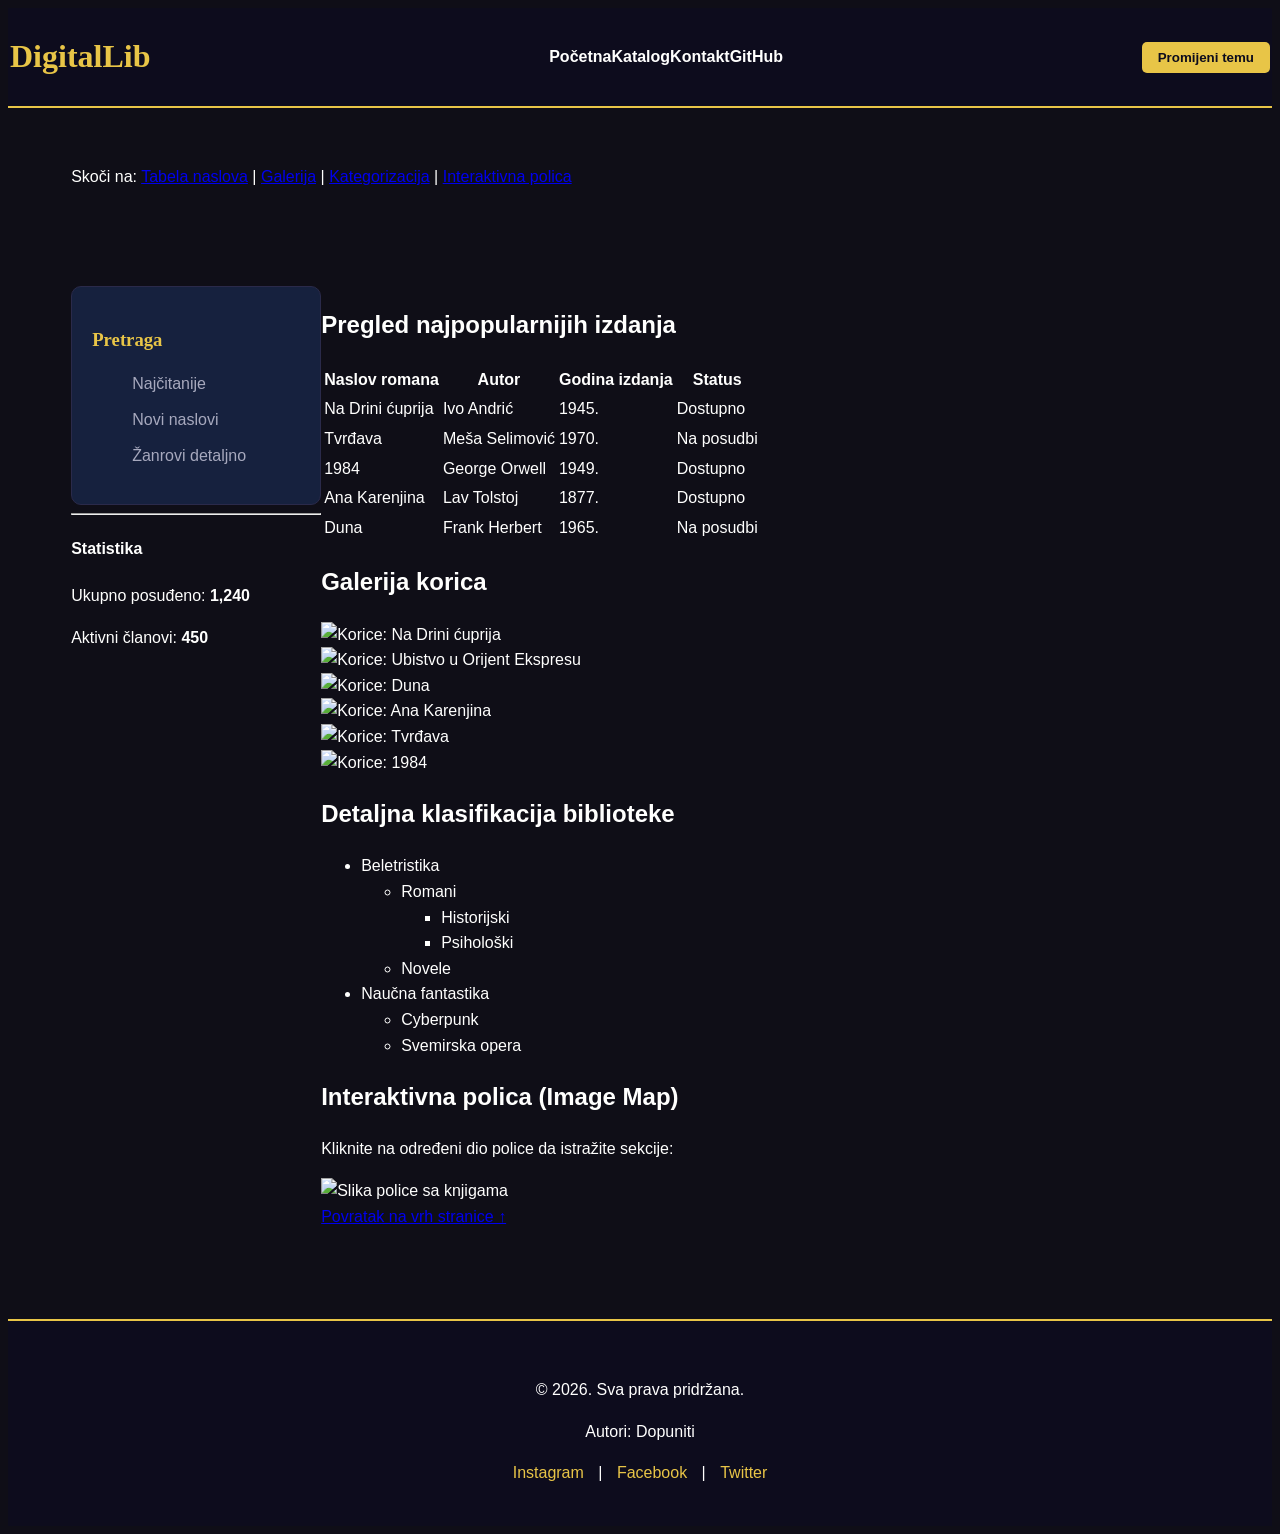
==== katalog.html @ f899c676 "v0.2 Ova ekstenzija projekta se tiče same osnovne strukture HTML-a. Dodate su sve neophodne stranice" ====
<!DOCTYPE html>
<html lang="bs">
<head>
    <meta charset="UTF-8">
    <meta name="viewport" content="width=device-width, initial-scale=1.0">
    <title>DigitalLib | Katalog i Sadržaj</title>
    <link rel="stylesheet" href="css/tptpstil.css">
</head>
<body>

    <header>
        <div class="logo">
            <h1>DigitalLib</h1>
        </div>
        <nav>
            <ul>
                <li><a href="index.html">Početna</a></li>
                <li><a href="katalog.html">Katalog</a></li>
                <li><a href="kontakt.html">Kontakt</a></li>
                <li><a href="https://github.com/numanovicm/Grupa50-TPTP-2026" target="_blank">GitHub</a></li>
            </ul>
        </nav>
        <button id="drugaBoja">Promijeni temu</button>
    </header>

    <nav class="bookmark-nav">
        <div class="container">
            <p>Skoči na: 
                <a href="#tabela-naslova">Tabela naslova</a> | 
                <a href="#galerija-knjiga">Galerija</a> | 
                <a href="#kategorizacija">Kategorizacija</a> | 
                <a href="#interaktivna-polica">Interaktivna polica</a>
            </p>
        </div>
    </nav>

    <div class="container">
        <aside>
            <nav id="sporedniNav">
                <h3>Pretraga</h3>
                <ul>
                    <li><a href="#tabela-naslova">Najčitanije</a></li>
                    <li><a href="#galerija-knjiga">Novi naslovi</a></li>
                    <li><a href="#kategorizacija">Žanrovi detaljno</a></li>
                </ul>
            </nav>
            <hr>
            <div class="statistika">
                <h4>Statistika</h4>
                <p>Ukupno posuđeno: <strong>1,240</strong></p>
                <p>Aktivni članovi: <strong>450</strong></p>
            </div>
        </aside>

        <main>
            <section id="tabela-naslova">
                <h2>Pregled najpopularnijih izdanja</h2>
                <div class="tabela-wrapper">
                    <table class="tabela">
                        <thead>
                            <tr>
                                <th>Naslov romana</th>
                                <th>Autor</th>
                                <th>Godina izdanja</th>
                                <th>Status</th>
                            </tr>
                        </thead>
                        <tbody>
                            <tr>
                                <td>Na Drini ćuprija</td>
                                <td>Ivo Andrić</td>
                                <td>1945.</td>
                                <td>Dostupno</td>
                            </tr>
                            <tr>
                                <td>Tvrđava</td>
                                <td>Meša Selimović</td>
                                <td>1970.</td>
                                <td>Na posudbi</td>
                            </tr>
                            <tr>
                                <td>1984</td>
                                <td>George Orwell</td>
                                <td>1949.</td>
                                <td>Dostupno</td>
                            </tr>
                            <tr>
                                <td>Ana Karenjina</td>
                                <td>Lav Tolstoj</td>
                                <td>1877.</td>
                                <td>Dostupno</td>
                            </tr>
                            <tr>
                                <td>Duna</td>
                                <td>Frank Herbert</td>
                                <td>1965.</td>
                                <td>Na posudbi</td>
                            </tr>
                        </tbody>
                    </table>
                </div>
            </section>

            <section id="galerija-knjiga">
                <h2>Galerija korica</h2>
                <div class="galerija">
                    <div class="galerija-stavka">
                        <img src="images/knjiga1.jpg" alt="Korice: Na Drini ćuprija">
                    </div>
                    <div class="galerija-stavka">
                        <img src="images/knjiga2.jpg" alt="Korice: Ubistvo u Orijent Ekspresu">
                    </div>
                    <div class="galerija-stavka">
                        <img src="images/knjiga3.jpg" alt="Korice: Duna">
                    </div>
                    <div class="galerija-stavka">
                        <img src="images/knjiga4.jpg" alt="Korice: Ana Karenjina">
                    </div>
                    <div class="galerija-stavka">
                        <img src="images/knjiga5.jpg" alt="Korice: Tvrđava">
                    </div>
                    <div class="galerija-stavka">
                        <img src="images/knjiga6.jpg" alt="Korice: 1984">
                    </div>
                </div>
            </section>

            <section id="kategorizacija">
                <h2>Detaljna klasifikacija biblioteke</h2>
                <ul class="ugnjezdena-lista">
                    <li>
                        <span>Beletristika</span>
                        <ul>
                            <li>Romani
                                <ul>
                                    <li>Historijski</li>
                                    <li>Psihološki</li>
                                </ul>
                            </li>
                            <li>Novele</li>
                        </ul>
                    </li>
                    <li>
                        <span>Naučna fantastika</span>
                        <ul>
                            <li>Cyberpunk</li>
                            <li>Svemirska opera</li>
                        </ul>
                    </li>
                </ul>
            </section>

            <section id="interaktivna-polica">
                <h2>Interaktivna polica (Image Map)</h2>
                <p>Kliknite na određeni dio police da istražite sekcije:</p>
                <div class="image-map-container">
                    <img src="images/polica.jpg" usemap="#policaknjiga" alt="Slika police sa knjigama">
                    <map name="policaknjiga">
                        <area shape="rect" coords="34,44,270,350" alt="Klasici" href="#kategorizacija">
                        <area shape="rect" coords="290,44,550,350" alt="Krimi" href="index.html">
                    </map>
                </div>
            </section>

            <div class="tekst-centar">
                <a href="#" class="skoci-na-vrh">Povratak na vrh stranice ↑</a>
            </div>
        </main>
    </div>

    <footer>
        <p>&copy; 2026. Sva prava pridržana.</p>
        <p>Autori: Dopuniti</p>
        <div class="linkovi">
            <a href="#">Instagram</a> | <a href="#">Facebook</a> | <a href="#">Twitter</a>
        </div>
    </footer>

    <script src="js/tptpskripte.js"></script>
</body>
</html>
---- css/tptpstil.css ----
/*Deklaracija nekih boja koje se cesto koriste*/
:root {

    --boja-pozadina: #0f0e17;
    --boja-povrsina: #1a1a2e;
    --boja-kartica: #16213e;
    --boja-naglasak: #e8c547;
    --boja-tekst: #fffffe;
    --boja-tekst-sekundarni: #a7a9be;
    --boja-granica: #2a2a4a;
    --font-naslov: 'Playfair Display', Georgia, serif;
    --font-tijelo: 'Lato', sans-serif;
    --prelaz: 0.3s cubic-bezier(0.4, 0, 0.2, 1);
}



body {
    font-family: var(--font-tijelo);
    background-color: var(--boja-pozadina);
    color: var(--boja-tekst);
    line-height: 1.6;
    transition: background-color var(--prelaz), color var(--prelaz);
}


header {
    background-color: #0d0c1d;
    padding: 2px;
    display: flex;
    justify-content: space-between;
    align-items: center;
    position: sticky;
    top: 0;
    z-index: 1000; /*Sugestija Geminija kako bi header uvijek bio na vrhu*/
    border-bottom: 2px solid var(--boja-naglasak);
}

header h1 {
    font-family: var(--font-naslov);
    color: var(--boja-naglasak);
}

header nav ul {
    display: flex;
    list-style: none;
}

header nav a {
    color: var(--boja-tekst);
    text-decoration: none;
    font-weight: 600;
    transition: var(--prelaz);
}

header nav a:hover {
    color: var(--boja-naglasak);
}


#drugaBoja {
    padding: 8px 16px;
    background: var(--boja-naglasak);
    border: none;
    color: #0d0c1d;
    border-radius: 5px;
    cursor: pointer;
    font-weight: bold;
    transition: var(--prelaz);
}

#drugaBoja:hover {
    transform: scale(1.05);
    opacity: 0.9;
}


.container {
    display: flex;
    padding: 40px 5%;
}

aside {
    min-width: 250px;
}



#sporedniNav {
    background: var(--boja-kartica);
    padding: 20px;
    border-radius: 10px;
    border: 1px solid var(--boja-granica);
}

#sporedniNav h3 {
    margin-bottom: 15px;
    color: var(--boja-naglasak);
    font-family: var(--font-naslov);
}

#sporedniNav ul {
    list-style: none;
}

#sporedniNav li {
    margin-bottom: 10px;
}

#sporedniNav a {
    color: var(--boja-tekst-sekundarni);
    text-decoration: none;
    transition: var(--prelaz);
    display: block;
}

#sporedniNav a:hover {
    color: var(--boja-naglasak);
    padding-left: 5px;
}


#knjige-grid {
    display: grid;
    grid-template-columns: repeat(3, 1fr);
    gap: 25px;
}

.kartice {
    background: var(--boja-kartica);
    border: 1px solid var(--boja-granica);
    border-radius: 12px;
    padding: 15px;
    transition: var(--prelaz);
    animation: fadeInUp 0.8s ease forwards;
}

.kartice:hover {
    transform: translateY(-10px);
    border-color: var(--boja-naglasak);
    box-shadow: 0 10px 30px rgba(0,0,0,0.5);
}

.kartice img {
    width: 100%;
    height: 280px;
    object-fit: cover;
    border-radius: 8px;
    margin-bottom: 15px;
}

.kartice h3 {
    font-family: var(--font-naslov);
    margin-bottom: 10px;
    color: var(--boja-naglasak);
}

.kartice p {
    font-size: 0.9rem;
    color: var(--boja-tekst-sekundarni);
    margin-bottom: 15px;
}

.kartice a {
    color: var(--boja-naglasak);
    text-decoration: none;
    font-weight: bold;
    font-size: 12px;
    text-transform: uppercase;
}

footer {
    background: #0d0c1d;
    padding: 40px 5%;
    text-align: center;
    border-top: 2px solid var(--boja-naglasak);
    margin-top: 50px;
}

.linkovi a {
    color: var(--boja-naglasak);
    margin: 0 10px;
    text-decoration: none;
}
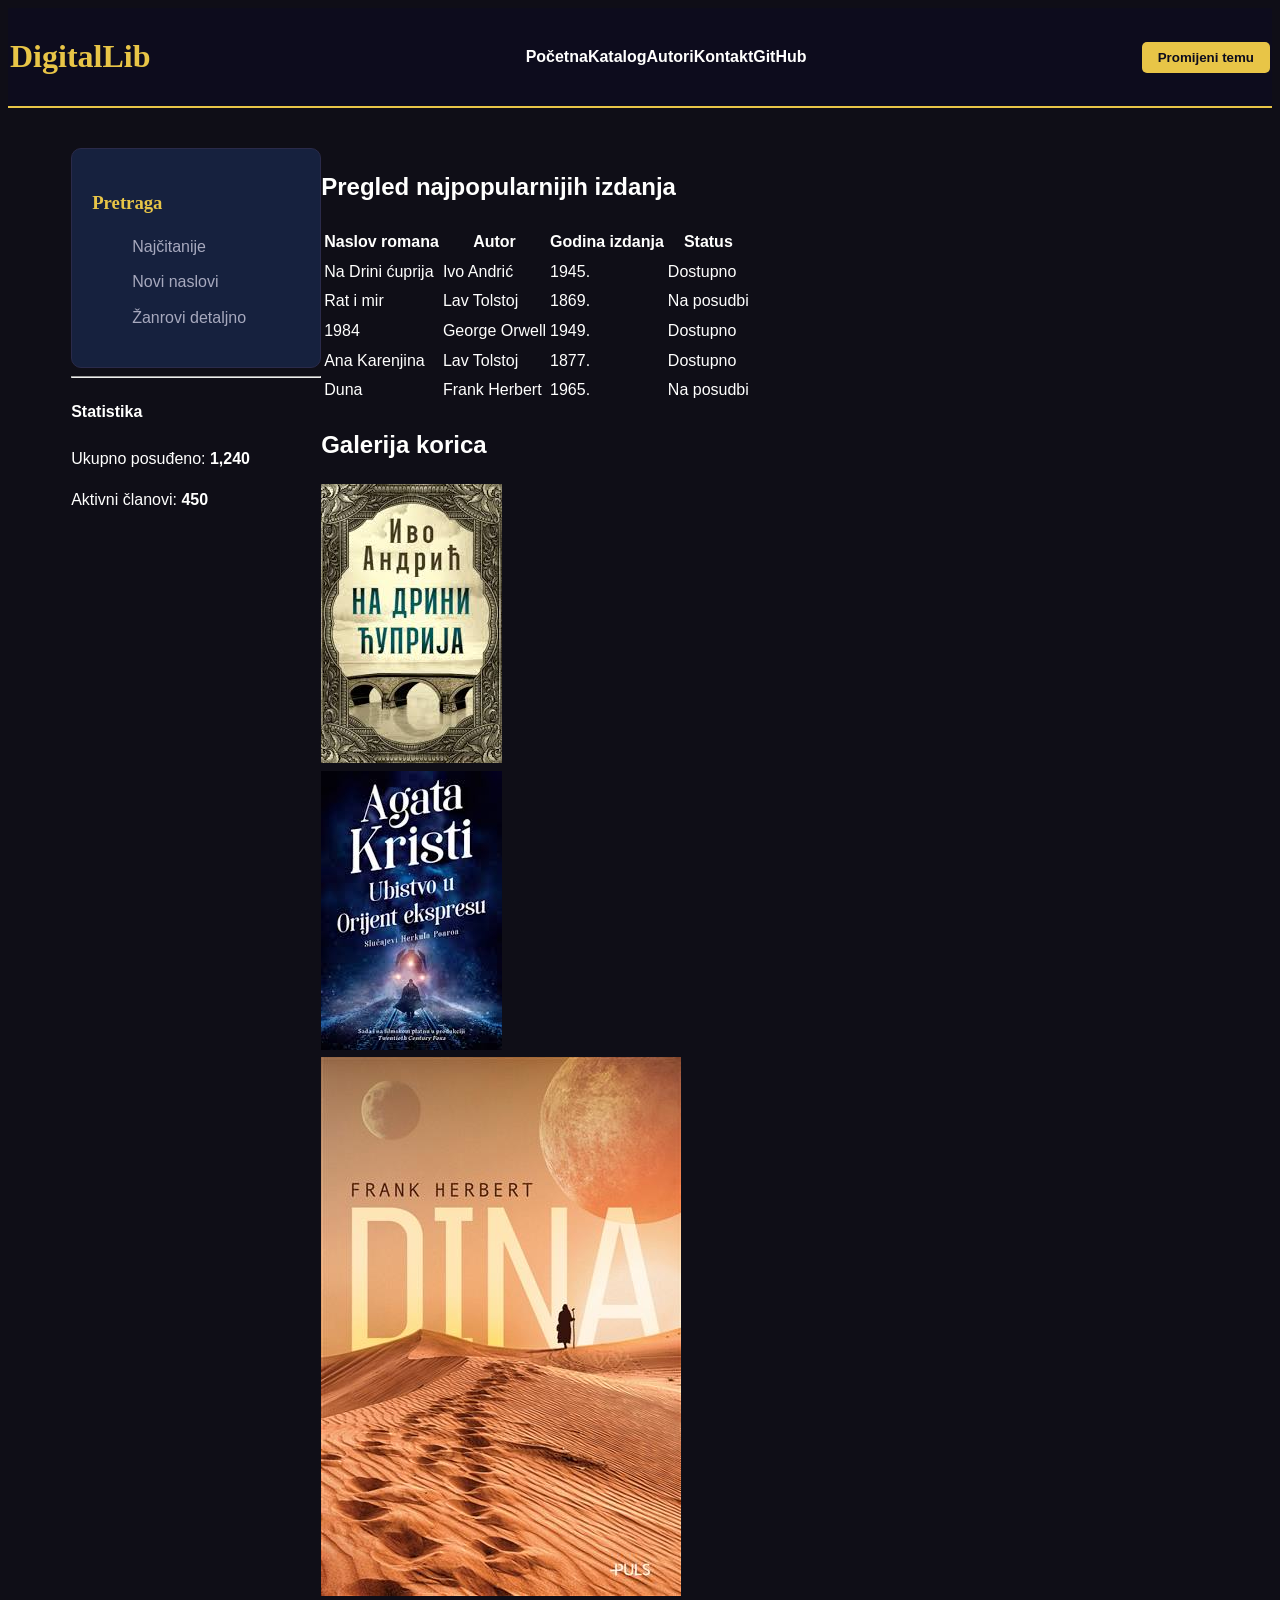
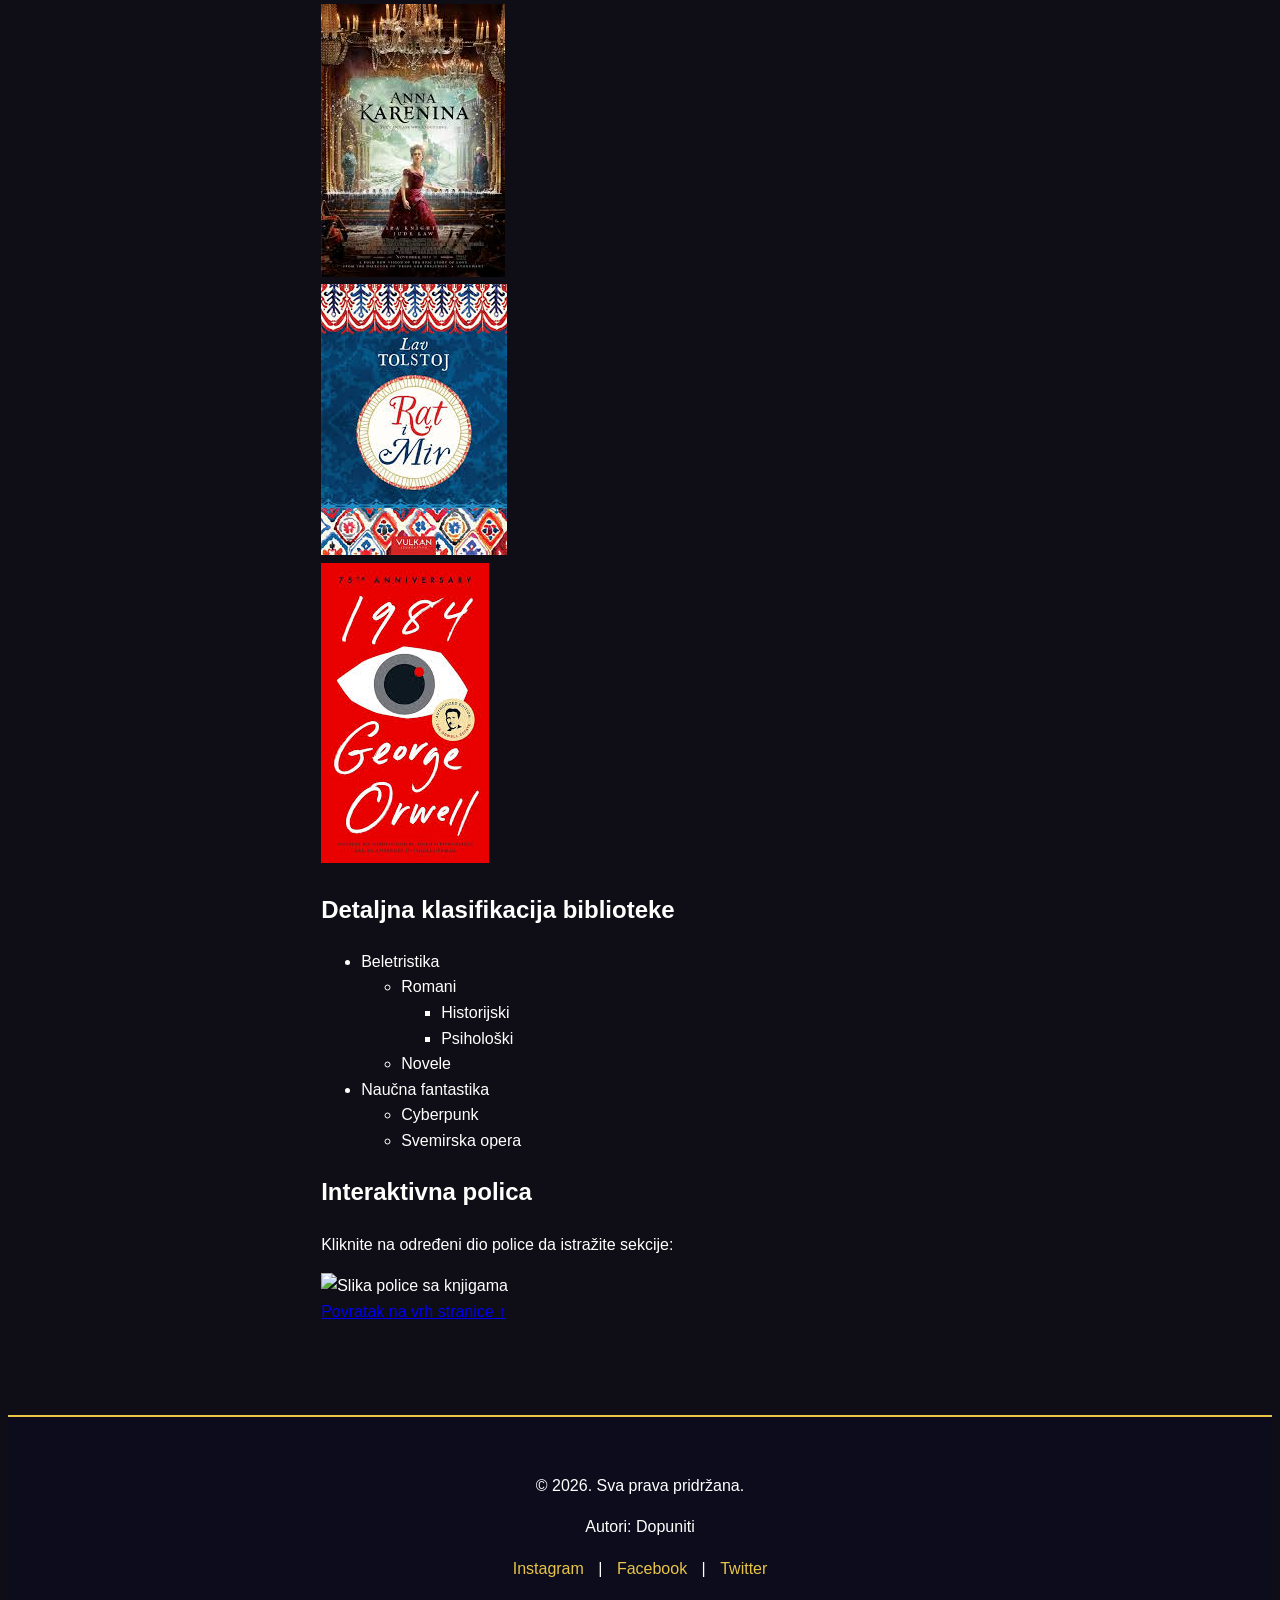
==== commit adc626db: "v0.3 U ovoj verziji primarno dodate su slike neophodne za same knjige, kako ilustrativne tako i slik" ====
--- a/katalog.html
+++ b/katalog.html
@@ -12,27 +12,29 @@
         <div class="logo">
             <h1>DigitalLib</h1>
         </div>
-        <nav>
-            <ul>
-                <li><a href="index.html">Početna</a></li>
-                <li><a href="katalog.html">Katalog</a></li>
-                <li><a href="kontakt.html">Kontakt</a></li>
-                <li><a href="https://github.com/numanovicm/Grupa50-TPTP-2026" target="_blank">GitHub</a></li>
-            </ul>
-        </nav>
+		<nav>
+			<ul>
+				<li>
+					<a href="index.html">Početna</a>
+				</li>
+				<li>
+					<a href="katalog.html">Katalog</a>
+				</li>
+				<li>
+					<a href="autori.html">Autori</a>
+				</li>
+				<li>
+					<a href="kontakt.html">Kontakt</a>
+				</li>
+				<li>
+					<a href="https://github.com/numanovicm/Grupa50-TPTP-2026" target="_blank">GitHub</a>
+				</li>
+			</ul>
+		</nav>
         <button id="drugaBoja">Promijeni temu</button>
     </header>
 
-    <nav class="bookmark-nav">
-        <div class="container">
-            <p>Skoči na: 
-                <a href="#tabela-naslova">Tabela naslova</a> | 
-                <a href="#galerija-knjiga">Galerija</a> | 
-                <a href="#kategorizacija">Kategorizacija</a> | 
-                <a href="#interaktivna-polica">Interaktivna polica</a>
-            </p>
-        </div>
-    </nav>
+    
 
     <div class="container">
         <aside>
@@ -73,9 +75,9 @@
                                 <td>Dostupno</td>
                             </tr>
                             <tr>
-                                <td>Tvrđava</td>
-                                <td>Meša Selimović</td>
-                                <td>1970.</td>
+                                <td>Rat i mir</td>
+                                <td>Lav Tolstoj</td>
+                                <td>1869.</td>
                                 <td>Na posudbi</td>
                             </tr>
                             <tr>
@@ -105,22 +107,22 @@
                 <h2>Galerija korica</h2>
                 <div class="galerija">
                     <div class="galerija-stavka">
-                        <img src="images/knjiga1.jpg" alt="Korice: Na Drini ćuprija">
+                        <img src="images/drinakorice.jpeg" alt="Korice: Na Drini ćuprija">
                     </div>
                     <div class="galerija-stavka">
-                        <img src="images/knjiga2.jpg" alt="Korice: Ubistvo u Orijent Ekspresu">
+                        <img src="images/ubistvoKorice.jpeg" alt="Korice: Ubistvo u Orijent Ekspresu">
                     </div>
                     <div class="galerija-stavka">
-                        <img src="images/knjiga3.jpg" alt="Korice: Duna">
+                        <img src="images/dinaKorice.jpg" alt="Korice: Dina">
                     </div>
                     <div class="galerija-stavka">
-                        <img src="images/knjiga4.jpg" alt="Korice: Ana Karenjina">
+                        <img src="images/anaKorice.jpeg" alt="Korice: Ana Karenjina">
                     </div>
                     <div class="galerija-stavka">
-                        <img src="images/knjiga5.jpg" alt="Korice: Tvrđava">
+                        <img src="images/ratKorice.jpeg" alt="Korice: Rat i Mir">
                     </div>
                     <div class="galerija-stavka">
-                        <img src="images/knjiga6.jpg" alt="Korice: 1984">
+                        <img src="images/84Korice.jpeg" alt="Korice: 1984">
                     </div>
                 </div>
             </section>
@@ -151,7 +153,7 @@
             </section>
 
             <section id="interaktivna-polica">
-                <h2>Interaktivna polica (Image Map)</h2>
+                <h2>Interaktivna polica</h2>
                 <p>Kliknite na određeni dio police da istražite sekcije:</p>
                 <div class="image-map-container">
                     <img src="images/polica.jpg" usemap="#policaknjiga" alt="Slika police sa knjigama">
--- a/css/tptpstil.css
+++ b/css/tptpstil.css
@@ -15,6 +15,16 @@
 }
 
 
+body.dark-mode {
+    --boja-pozadina: #f4f1ea;
+    --boja-povrsina: #ffffff;
+    --boja-kartica: #fdf8f0;
+    --boja-akcentna: #8b5e3c; 
+    --boja-tekst: #1a1a1a;
+    --boja-tekst-sekundarni: #555555;
+    --boja-granica: #d4c5a9;
+}
+
 
 body {
     font-family: var(--font-tijelo);
@@ -126,6 +136,61 @@
     grid-template-columns: repeat(3, 1fr);
     gap: 25px;
 }
+.authors{
+    width: 100%;
+    background: var(--boja-pozadina);
+    padding: 15px;
+    transition: var(--prelaz);
+    animation: fadeInUp 0.8s ease forwards;
+}
+.author-cont{
+    width: 100%;
+    min-width: 100%;
+    box-sizing: border-box;
+    background: var(--boja-kartica);
+    border: 1px solid var(--boja-granica);
+    border-radius: 12px;
+    display: flex;
+    align-items: center;
+    flex-direction: row;
+    justify-content: space-between;
+    gap: 15px;
+    align-self: stretch;
+    margin-bottom: 30px;
+    padding: 20px;
+}
+
+.author-cont-txt {
+    display: flex;
+    flex-direction: column;
+    flex: 1;
+}
+
+.author-cont h3 {
+    font-family: var(--font-naslov);
+    color: var(--boja-naglasak);
+    margin-bottom: 5px;
+}
+
+.author-cont-txt h5 {
+    margin: 5px 0;   
+    font-weight: normal;
+}
+.author-cont p {
+    margin-top: 15px;
+    margin-bottom: 10px;
+    font-size: 0.9rem;
+}
+
+
+.author-cont img {
+    width: 200px;
+    height: 220px;
+    object-fit: cover;
+    border-radius: 5%;
+    margin-left: 15px;
+   
+}
 
 .kartice {
     background: var(--boja-kartica);
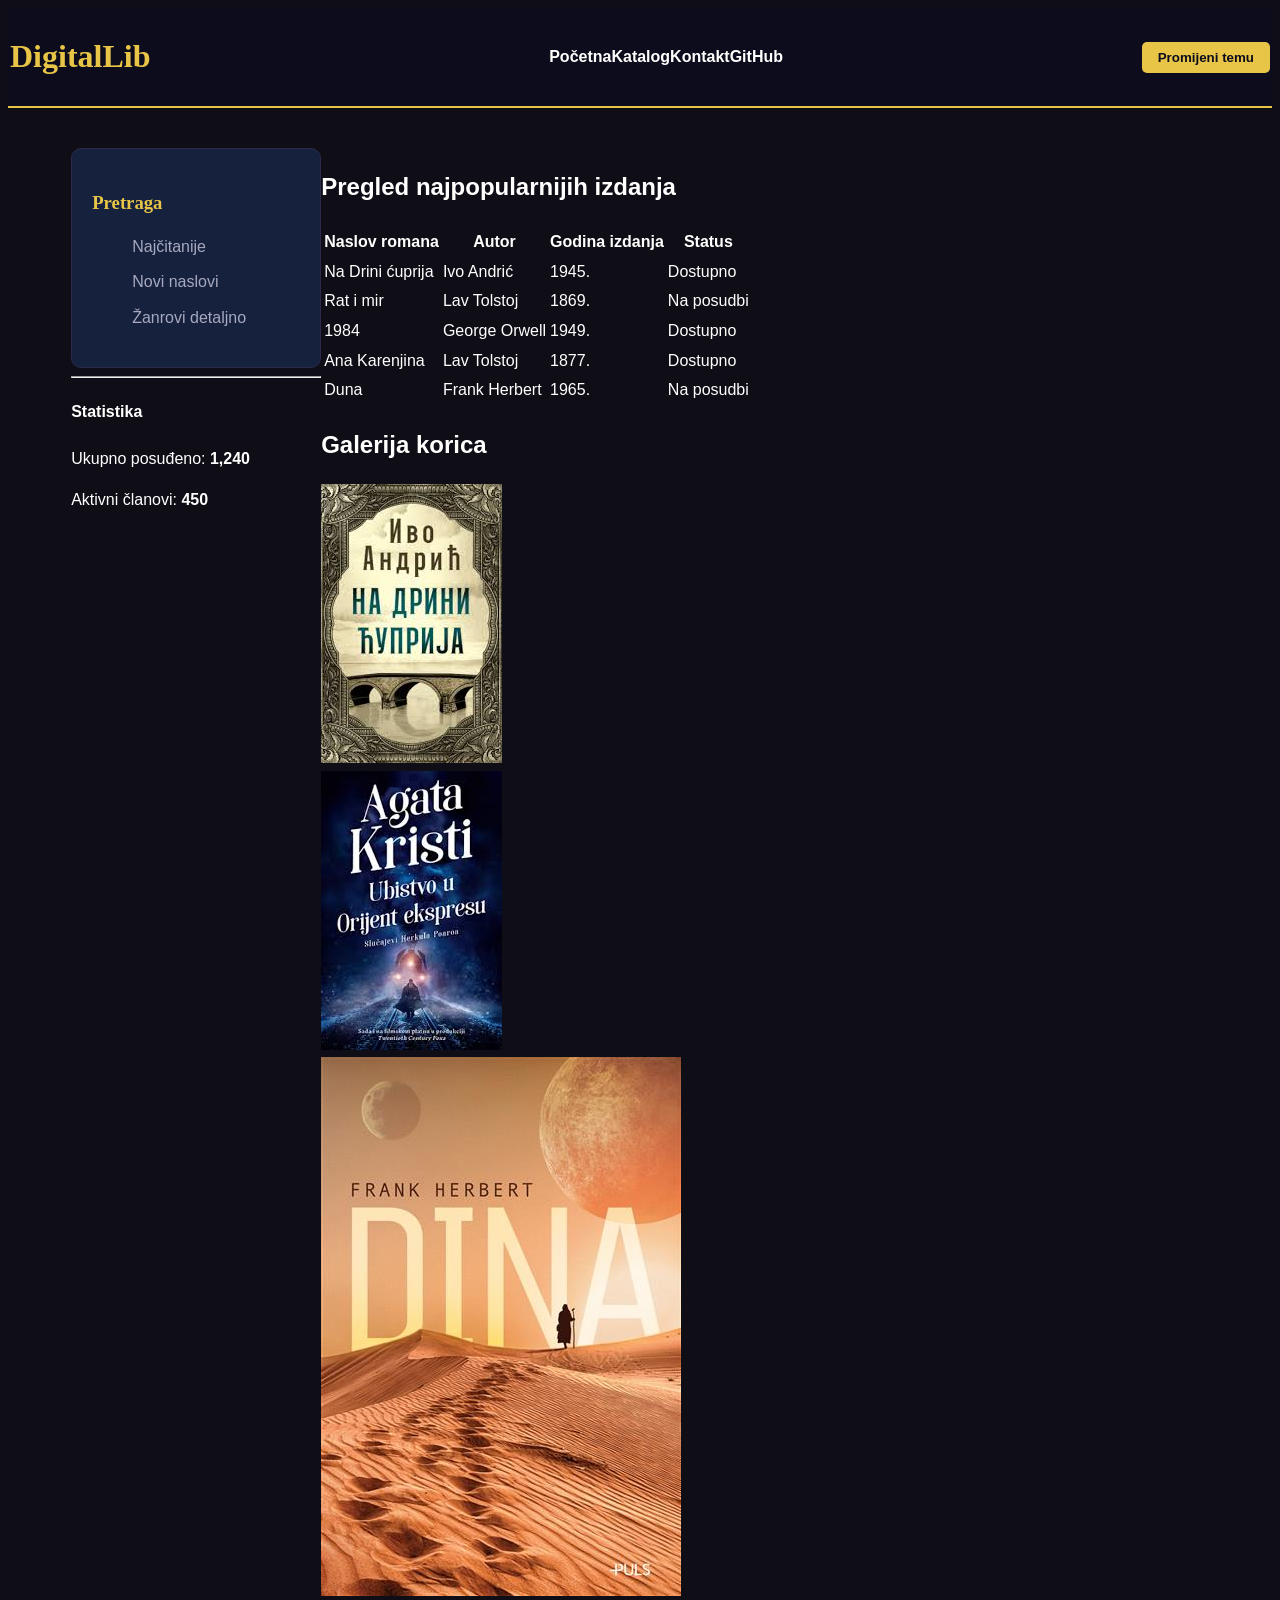
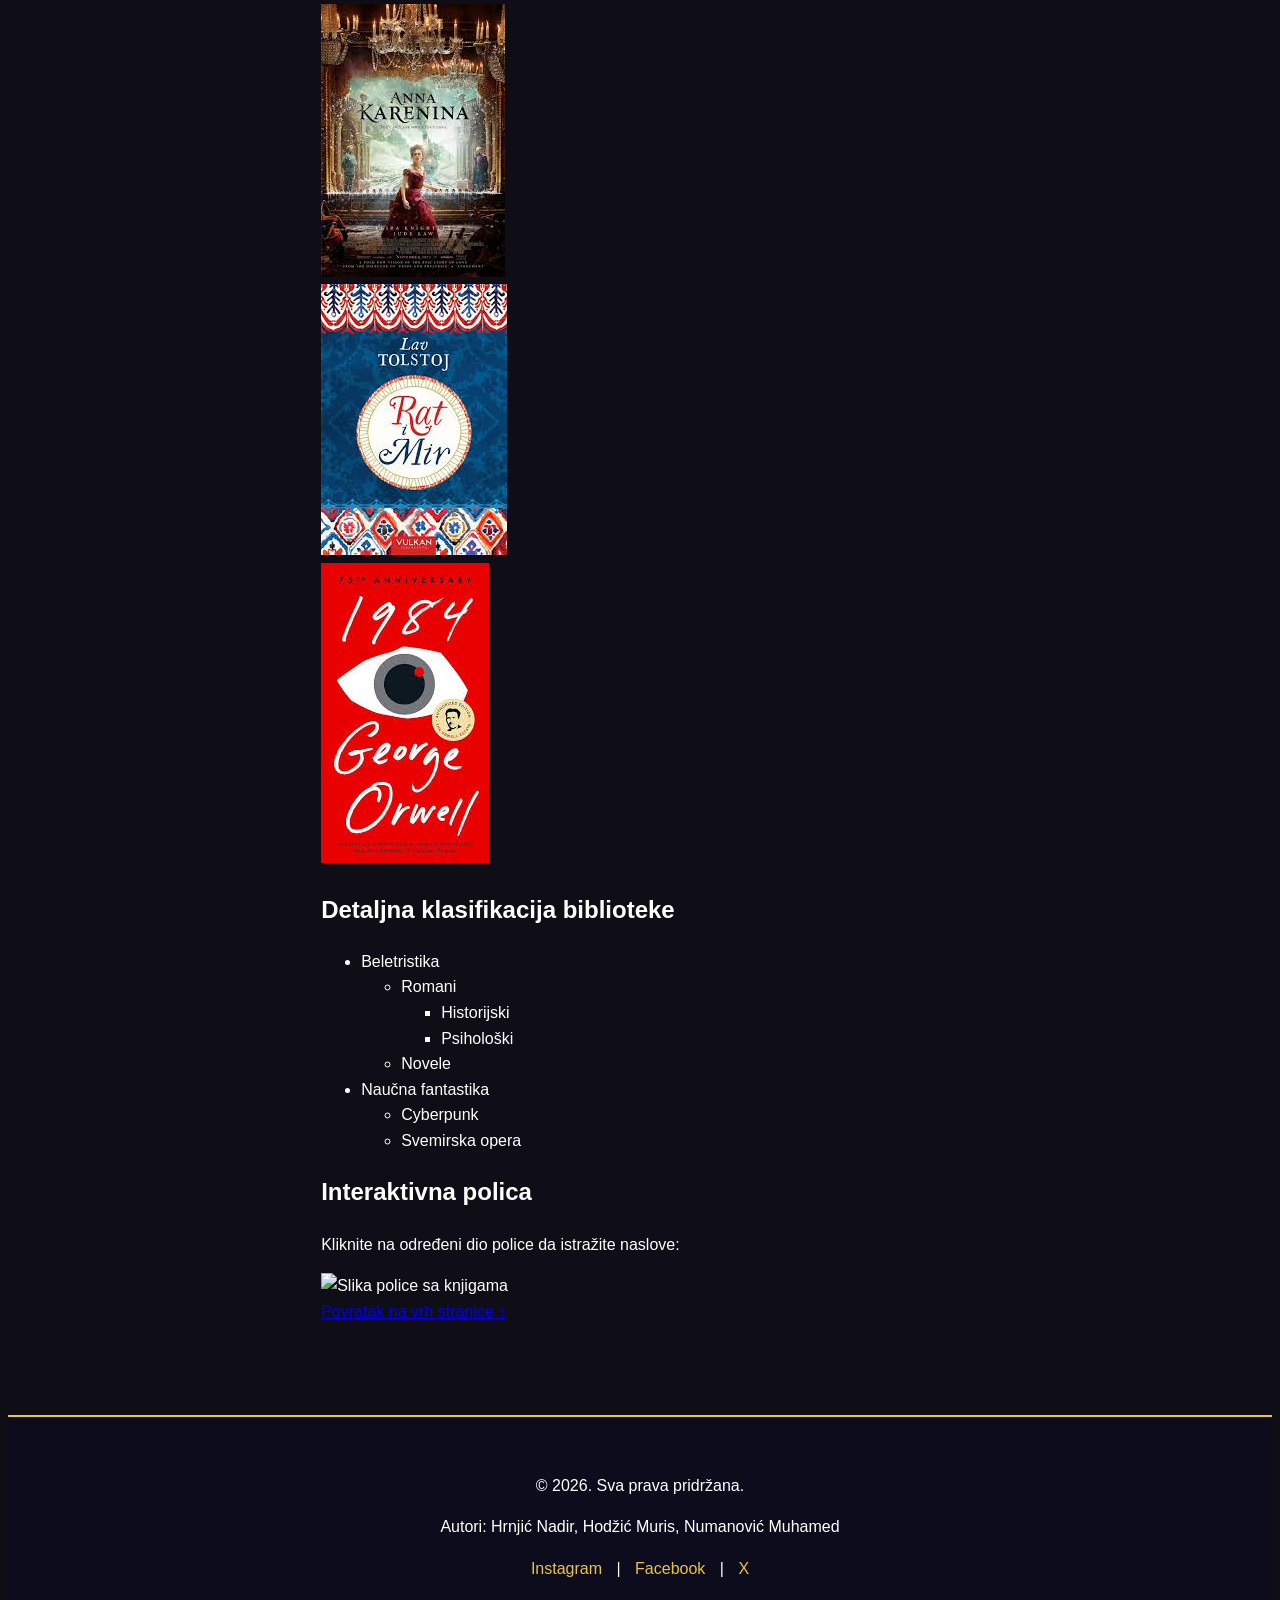
==== commit 6f4bcd4c: "v.04 Ovim commitom najosnovnija struktura HTML-a je završena. Dopunjene su kartice za autore, da usm" ====
--- a/katalog.html
+++ b/katalog.html
@@ -3,8 +3,9 @@
 <head>
     <meta charset="UTF-8">
     <meta name="viewport" content="width=device-width, initial-scale=1.0">
-    <title>DigitalLib | Katalog i Sadržaj</title>
+    <title>Digitalna Biblioteka | Početna</title>
     <link rel="stylesheet" href="css/tptpstil.css">
+    <link rel="icon" type="image/png" href="images/logo.png">
 </head>
 <body>
 
@@ -12,25 +13,14 @@
         <div class="logo">
             <h1>DigitalLib</h1>
         </div>
-		<nav>
-			<ul>
-				<li>
-					<a href="index.html">Početna</a>
-				</li>
-				<li>
-					<a href="katalog.html">Katalog</a>
-				</li>
-				<li>
-					<a href="autori.html">Autori</a>
-				</li>
-				<li>
-					<a href="kontakt.html">Kontakt</a>
-				</li>
-				<li>
-					<a href="https://github.com/numanovicm/Grupa50-TPTP-2026" target="_blank">GitHub</a>
-				</li>
-			</ul>
-		</nav>
+        <nav>
+            <ul>
+                <li><a href="index.html">Početna</a></li>
+                <li><a href="katalog.html">Katalog</a></li>
+                <li><a href="kontakt.html">Kontakt</a></li>
+                <li><a href="https://github.com/numanovicm/Grupa50-TPTP-2026" target="_blank">GitHub</a></li>
+            </ul>
+        </nav>
         <button id="drugaBoja">Promijeni temu</button>
     </header>
 
@@ -154,13 +144,20 @@
 
             <section id="interaktivna-polica">
                 <h2>Interaktivna polica</h2>
-                <p>Kliknite na određeni dio police da istražite sekcije:</p>
+                <p>Kliknite na određeni dio police da istražite naslove:</p>
                 <div class="image-map-container">
-                    <img src="images/polica.jpg" usemap="#policaknjiga" alt="Slika police sa knjigama">
-                    <map name="policaknjiga">
-                        <area shape="rect" coords="34,44,270,350" alt="Klasici" href="#kategorizacija">
-                        <area shape="rect" coords="290,44,550,350" alt="Krimi" href="index.html">
-                    </map>
+                    <img src="images/police.jpg" alt="Slika police sa knjigama">
+                    <div class="image-map-overlay">
+                        <a class="map-link" data-tooltip="Na Drini ćuprija" href="https://bs.wikipedia.org/wiki/Na_Drini_ćuprija" target="_blank" rel="noreferrer noopener" aria-label="Na Drini ćuprija"></a>
+                        <a class="map-link" data-tooltip="Prokleta avlija" href="https://bs.wikipedia.org/wiki/Prokleta_avlija" target="_blank" rel="noreferrer noopener" aria-label="Prokleta avlija"></a>
+                        <a class="map-link" data-tooltip="Zločin i kazna" href="https://bs.wikipedia.org/wiki/Zločin_i_kazna" target="_blank" rel="noreferrer noopener" aria-label="Zločin i kazna"></a>
+                        <a class="map-link" data-tooltip="Braća Karamazovi" href="https://bs.wikipedia.org/wiki/Braća_Karamazovi" target="_blank" rel="noreferrer noopener" aria-label="Braća Karamazovi"></a>
+                        <a class="map-link" data-tooltip="Rat i mir" href="https://bs.wikipedia.org/wiki/Rat_i_mir" target="_blank" rel="noreferrer noopener" aria-label="Rat i mir"></a>
+                        <a class="map-link" data-tooltip="Ana Karenjina" href="https://bs.wikipedia.org/wiki/Ana_Karenjina" target="_blank" rel="noreferrer noopener" aria-label="Ana Karenjina"></a>
+                        <a class="map-link" data-tooltip="Ubistvo u Orijent ekspresu" href="https://bs.wikipedia.org/wiki/Ubistvo_u_Orijent_ekspresu" target="_blank" rel="noreferrer noopener" aria-label="Ubistvo u Orijent ekspresu"></a>
+                        <a class="map-link" data-tooltip="Deset malih crnaca" href="https://bs.wikipedia.org/wiki/Deset_malih_crnaca" target="_blank" rel="noreferrer noopener" aria-label="Deset malih crnaca"></a>
+                        <a class="map-link" data-tooltip="Pas Baskervilskih" href="https://bs.wikipedia.org/wiki/Pas_Baskervilskih" target="_blank" rel="noreferrer noopener" aria-label="Pas Baskervilskih"></a>
+                    </div>
                 </div>
             </section>
 
@@ -172,12 +169,11 @@
 
     <footer>
         <p>&copy; 2026. Sva prava pridržana.</p>
-        <p>Autori: Dopuniti</p>
+        <p>Autori: Hrnjić Nadir, Hodžić Muris, Numanović Muhamed</p>
         <div class="linkovi">
-            <a href="#">Instagram</a> | <a href="#">Facebook</a> | <a href="#">Twitter</a>
+            <a href="https://untz.ba/biblioteka/">Instagram</a> | <a href="https://untz.ba/biblioteka/">Facebook</a> | <a href="https://untz.ba/biblioteka/">X</a>
         </div>
     </footer>
-
     <script src="js/tptpskripte.js"></script>
 </body>
 </html>
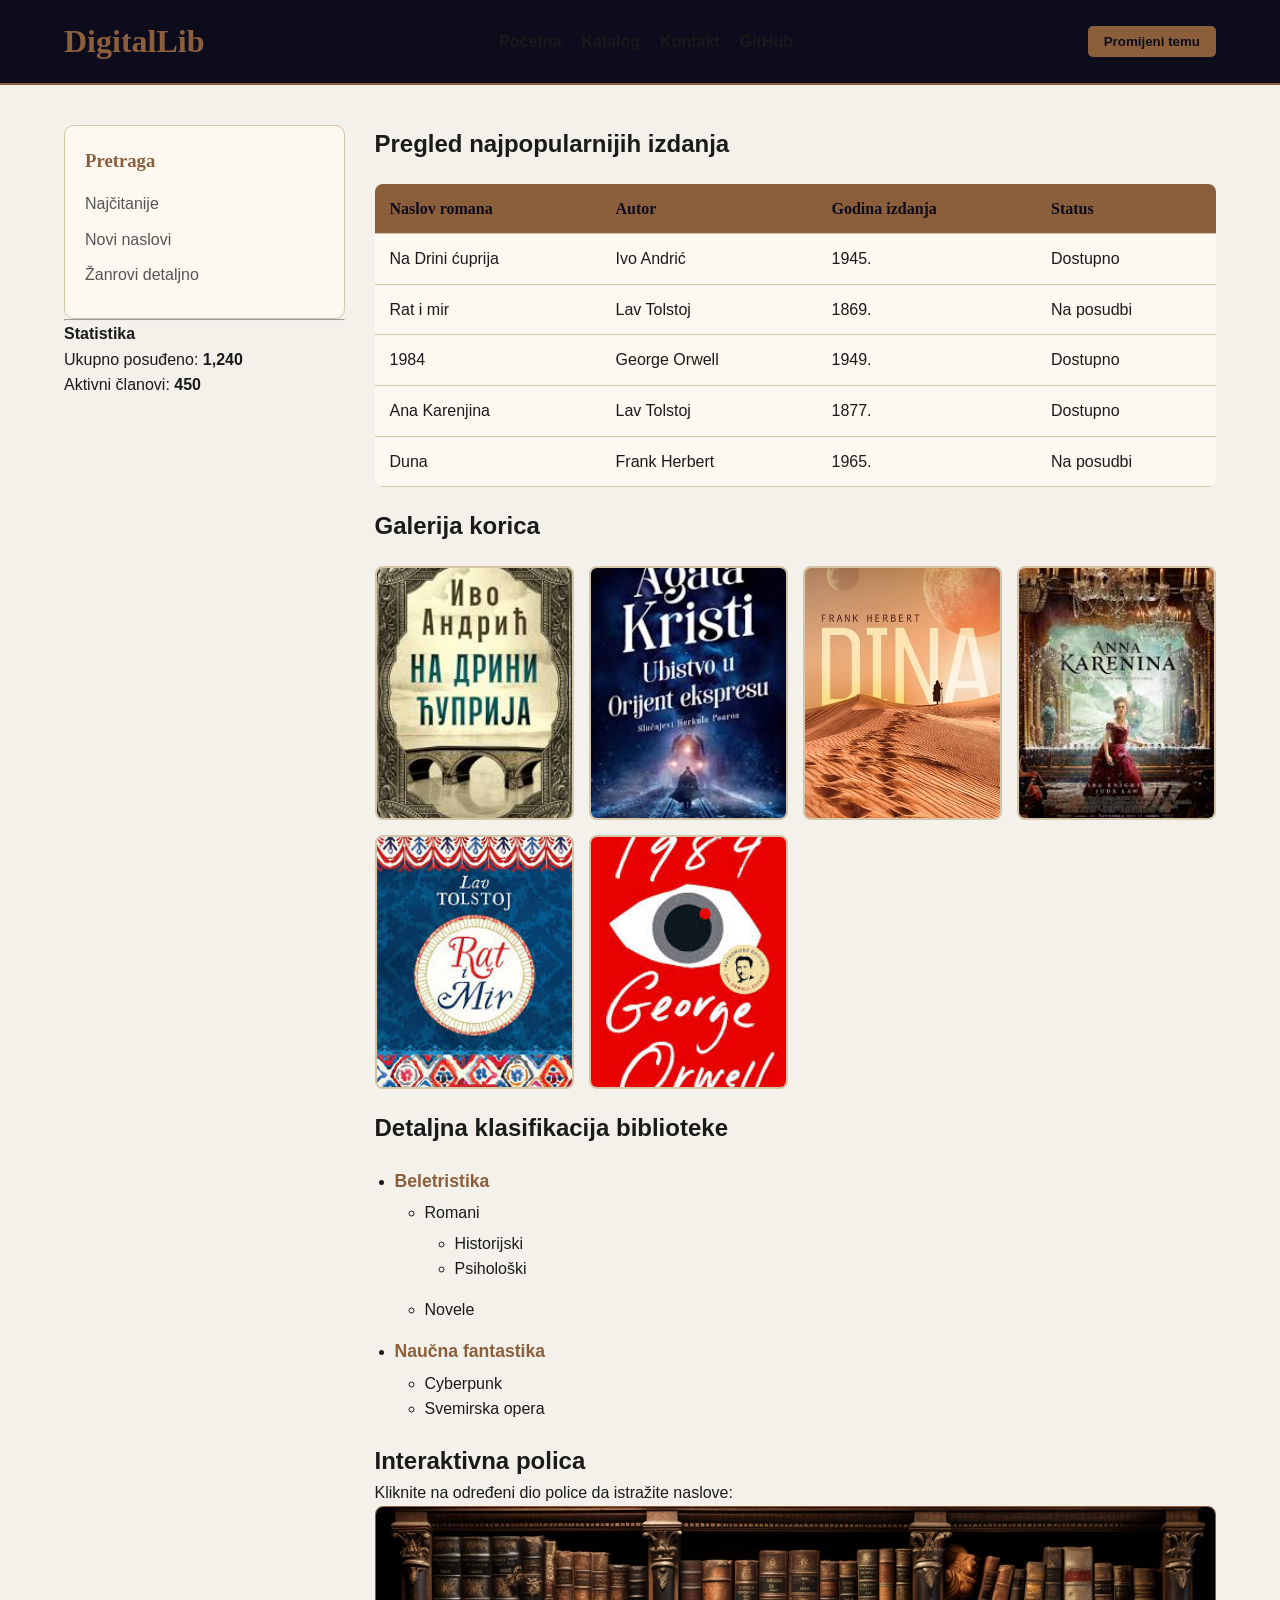
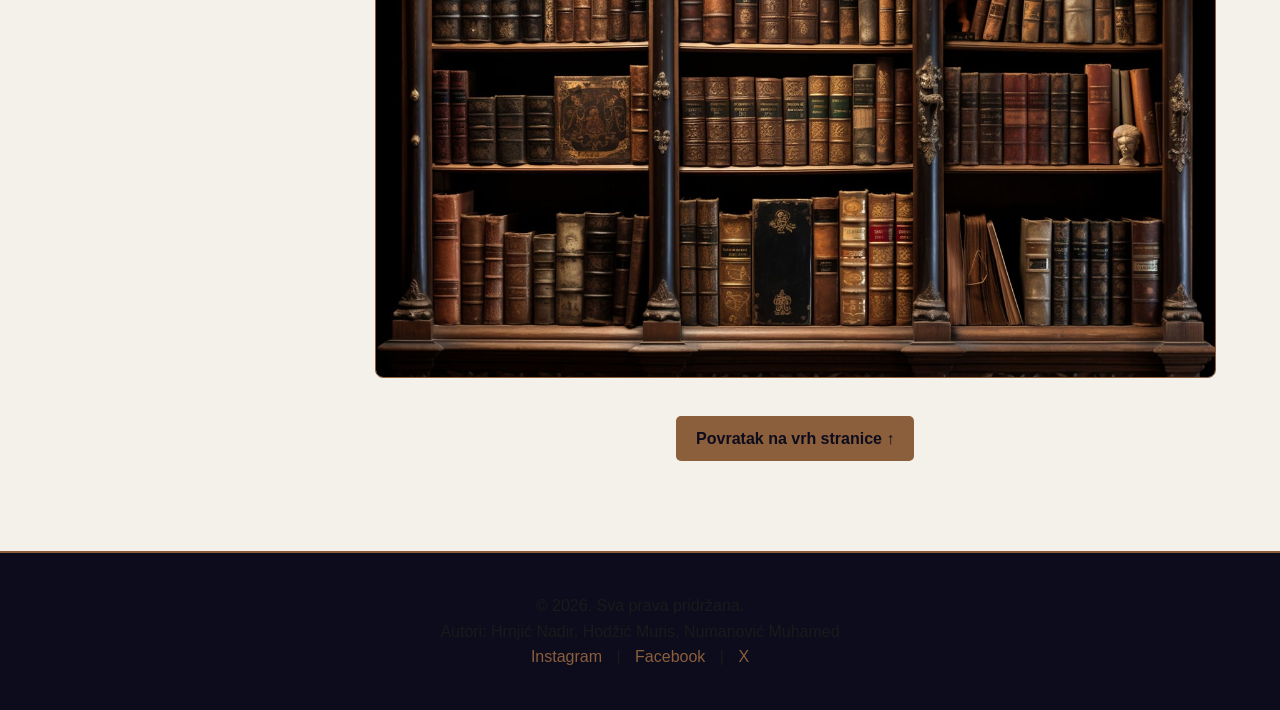
==== commit 5e9ffae2: "v.f Ovim commitom su ispravljeni neki sitni propusti u HTML-u i kompletiran je kod za ovu oblast" ====
--- a/katalog.html
+++ b/katalog.html
@@ -3,7 +3,11 @@
 <head>
     <meta charset="UTF-8">
     <meta name="viewport" content="width=device-width, initial-scale=1.0">
-    <title>Digitalna Biblioteka | Početna</title>
+    <title>Digitalna Biblioteka | Katalog</title>
+    <link rel="manifest" href="manifest.json">
+    <meta name="theme-color" content="#e8c547">
+    <meta name="mobile-web-app-capable" content="yes">
+    <link rel="apple-touch-icon" href="images/logo.png">
     <link rel="stylesheet" href="css/tptpstil.css">
     <link rel="icon" type="image/png" href="images/logo.png">
 </head>
--- a/css/tptpstil.css
+++ b/css/tptpstil.css
@@ -1,11 +1,11 @@
 
-/*Deklaracija nekih boja koje se cesto koriste*/
+
 :root {
 
     --boja-pozadina: #0f0e17;
     --boja-povrsina: #1a1a2e;
     --boja-kartica: #16213e;
-    --boja-naglasak: #e8c547;
+    --boja-akcentna: #e8c547; 
     --boja-tekst: #fffffe;
     --boja-tekst-sekundarni: #a7a9be;
     --boja-granica: #2a2a4a;
@@ -26,6 +26,12 @@
 }
 
 
+* {
+    margin: 0;
+    padding: 0;
+    box-sizing: border-box;
+} /*koristimo kaskadnu osobinu css, za svaki slucaj svaki element ce imati ove osobine dok se drugacije ne odredi*/
+
 body {
     font-family: var(--font-tijelo);
     background-color: var(--boja-pozadina);
@@ -37,24 +43,25 @@
 
 header {
     background-color: #0d0c1d;
-    padding: 2px;
+    padding: 1rem 5%;
     display: flex;
     justify-content: space-between;
     align-items: center;
     position: sticky;
     top: 0;
-    z-index: 1000; /*Sugestija Geminija kako bi header uvijek bio na vrhu*/
-    border-bottom: 2px solid var(--boja-naglasak);
+    z-index: 1000; /*pobrine se da header sigurno bude na vrhu stranice*/
+    border-bottom: 2px solid var(--boja-akcentna);
 }
 
 header h1 {
     font-family: var(--font-naslov);
-    color: var(--boja-naglasak);
+    color: var(--boja-akcentna);
 }
 
 header nav ul {
     display: flex;
     list-style: none;
+    gap: 20px; /*osigurava razmake*/
 }
 
 header nav a {
@@ -65,13 +72,13 @@
 }
 
 header nav a:hover {
-    color: var(--boja-naglasak);
+    color: var(--boja-akcentna);
 }
 
 
 #drugaBoja {
     padding: 8px 16px;
-    background: var(--boja-naglasak);
+    background: var(--boja-akcentna);
     border: none;
     color: #0d0c1d;
     border-radius: 5px;
@@ -89,12 +96,17 @@
 .container {
     display: flex;
     padding: 40px 5%;
+    gap: 30px;
 }
 
 aside {
+    flex: 1;
     min-width: 250px;
 }
 
+main {
+    flex: 3;
+}
 
 
 #sporedniNav {
@@ -106,7 +118,7 @@
 
 #sporedniNav h3 {
     margin-bottom: 15px;
-    color: var(--boja-naglasak);
+    color: var(--boja-akcentna);
     font-family: var(--font-naslov);
 }
 
@@ -126,70 +138,14 @@
 }
 
 #sporedniNav a:hover {
-    color: var(--boja-naglasak);
+    color: var(--boja-akcentna);
     padding-left: 5px;
 }
-
 
 #knjige-grid {
     display: grid;
     grid-template-columns: repeat(3, 1fr);
     gap: 25px;
-}
-.authors{
-    width: 100%;
-    background: var(--boja-pozadina);
-    padding: 15px;
-    transition: var(--prelaz);
-    animation: fadeInUp 0.8s ease forwards;
-}
-.author-cont{
-    width: 100%;
-    min-width: 100%;
-    box-sizing: border-box;
-    background: var(--boja-kartica);
-    border: 1px solid var(--boja-granica);
-    border-radius: 12px;
-    display: flex;
-    align-items: center;
-    flex-direction: row;
-    justify-content: space-between;
-    gap: 15px;
-    align-self: stretch;
-    margin-bottom: 30px;
-    padding: 20px;
-}
-
-.author-cont-txt {
-    display: flex;
-    flex-direction: column;
-    flex: 1;
-}
-
-.author-cont h3 {
-    font-family: var(--font-naslov);
-    color: var(--boja-naglasak);
-    margin-bottom: 5px;
-}
-
-.author-cont-txt h5 {
-    margin: 5px 0;   
-    font-weight: normal;
-}
-.author-cont p {
-    margin-top: 15px;
-    margin-bottom: 10px;
-    font-size: 0.9rem;
-}
-
-
-.author-cont img {
-    width: 200px;
-    height: 220px;
-    object-fit: cover;
-    border-radius: 5%;
-    margin-left: 15px;
-   
 }
 
 .kartice {
@@ -203,7 +159,7 @@
 
 .kartice:hover {
     transform: translateY(-10px);
-    border-color: var(--boja-naglasak);
+    border-color: var(--boja-akcentna);
     box-shadow: 0 10px 30px rgba(0,0,0,0.5);
 }
 
@@ -218,7 +174,7 @@
 .kartice h3 {
     font-family: var(--font-naslov);
     margin-bottom: 10px;
-    color: var(--boja-naglasak);
+    color: var(--boja-akcentna);
 }
 
 .kartice p {
@@ -228,23 +184,243 @@
 }
 
 .kartice a {
-    color: var(--boja-naglasak);
-    text-decoration: none;
-    font-weight: bold;
-    font-size: 12px;
+    color: var(--boja-akcentna);
+    text-decoration: none;
+    font-weight: bold;
+    font-size: 0.85rem;
     text-transform: uppercase;
 }
+
+@keyframes fadeInUp {
+    from { opacity: 0; transform: translateY(20px); }
+    to { opacity: 1; transform: translateY(0); }
+}
+
+
+
+@media (max-width: 900px) {
+    #knjige-grid { grid-template-columns: repeat(2, 1fr); }
+    .container { flex-direction: column; }
+}
+
+@media (max-width: 600px) {
+    #knjige-grid { grid-template-columns: 1fr; }
+    header { flex-direction: column; text-align: center; gap: 15px; }
+    header nav ul { gap: 10px; font-size: 0.8rem; }
+}
+
 
 footer {
     background: #0d0c1d;
     padding: 40px 5%;
     text-align: center;
-    border-top: 2px solid var(--boja-naglasak);
+    border-top: 2px solid var(--boja-akcentna);
     margin-top: 50px;
 }
 
 .linkovi a {
-    color: var(--boja-naglasak);
+    color: var(--boja-akcentna);
     margin: 0 10px;
     text-decoration: none;
+}
+
+
+
+
+
+
+
+
+
+
+
+
+
+
+
+
+
+/* Ovaj dio css  je za katalog stranicu */
+
+.bookmark-nav {
+    background: var(--boja-povrsina);
+    border-bottom: 1px solid var(--boja-granica);
+    padding: 10px 0;
+    text-align: center;
+    position: sticky;
+    top: 70px;
+    z-index: 999;
+}
+
+.bookmark-nav a {
+    color: var(--boja-akcentna);
+    text-decoration: none;
+    margin: 0 10px;
+    font-size: 0.85rem;
+    font-weight: bold;
+}
+
+
+.tabela-wrapper {
+    overflow-x: auto; 
+    margin: 20px 0;
+}
+
+.tabela {
+    width: 100%;
+    border-collapse: collapse;
+    background: var(--boja-kartica);
+    border-radius: 8px;
+    overflow: hidden;
+}
+
+.tabela th, .tabela td {
+    padding: 12px 15px;
+    text-align: left;
+    border-bottom: 1px solid var(--boja-granica);
+}
+
+.tabela th {
+    background-color: var(--boja-akcentna);
+    color: #0d0c1d;
+    font-family: var(--font-naslov);
+}
+
+.tabela tr:hover {
+    background: rgba(232, 197, 71, 0.05);
+}
+
+
+.galerija {
+    display: grid;
+    grid-template-columns: repeat(auto-fill, minmax(180px, 1fr));
+    gap: 15px;
+    margin: 20px 0;
+}
+
+.galerija-stavka {
+    border-radius: 8px;
+    overflow: hidden;
+    border: 2px solid var(--boja-granica);
+    transition: var(--prelaz);
+}
+
+.galerija-stavka:hover {
+    border-color: var(--boja-akcentna);
+    transform: scale(1.03);
+}
+
+.galerija-stavka img {
+    width: 100%;
+    height: 250px;
+    object-fit: cover;
+    display: block;
+}
+
+
+.ugnjezdena-lista {
+    padding-left: 20px;
+    margin: 20px 0;
+}
+
+.ugnjezdena-lista span {
+    font-weight: bold;
+    color: var(--boja-akcentna);
+    font-size: 1.1rem;
+}
+
+.ugnjezdena-lista ul {
+    list-style-type: circle;
+    padding-left: 30px;
+    margin: 5px 0 15px 0;
+}
+
+
+.image-map-container img {
+    max-width: 100%;
+    height: auto;
+    border: 1px solid var(--boja-akcentna);
+    border-radius: 8px;
+}
+
+
+.skoci-na-vrh {
+    display: inline-block;
+    margin-top: 30px;
+    padding: 10px 20px;
+    background: var(--boja-akcentna);
+    color: #0d0c1d;
+    text-decoration: none;
+    border-radius: 5px;
+    font-weight: bold;
+}
+
+.tekst-centar { text-align: center; }
+
+
+
+/* Ovo je za kontakt stranicu */
+#kontakt-sekcija {
+    background: var(--boja-kartica);
+    padding: 30px;
+    border-radius: 12px;
+    border: 1px solid var(--boja-granica);
+}
+
+.forma-grupa {
+    margin-bottom: 20px;
+    display: flex;
+    flex-direction: column;
+}
+
+.forma-grupa label {
+    margin-bottom: 8px;
+    font-weight: bold;
+    color: var(--boja-akcentna);
+}
+
+.forma-grupa input, .forma-grupa textarea {
+    padding: 12px;
+    border: 1px solid var(--boja-granica);
+    border-radius: 6px;
+    background: var(--boja-pozadina);
+    color: var(--boja-tekst);
+    font-family: inherit;
+}
+
+
+.input-greska {
+    border: 2px solid var(--boja-greska) !important; /*cisto da osigura da se ovo izvrsi*/
+}
+
+.greska-poruka {
+    color: var(--boja-greska);
+    font-size: 0.8rem;
+    margin-top: 5px;
+    min-height: 1rem;
+}
+
+.dugme-posalji {
+    background: var(--boja-akcentna);
+    color: #0d0c1d;
+    padding: 12px 25px;
+    border: none;
+    border-radius: 6px;
+    font-weight: bold;
+    cursor: pointer;
+    transition: var(--prelaz);
+}
+
+.dugme-posalji:hover {
+    transform: translateY(-2px);
+    box-shadow: 0 5px 15px rgba(232, 197, 71, 0.3);
+}
+
+.uspjeh-okvir {
+    margin-top: 20px;
+    padding: 20px;
+    background: rgba(76, 175, 80, 0.1);
+    border: 1px solid var(--boja-uspjeh);
+    border-radius: 8px;
+    text-align: center;
 }
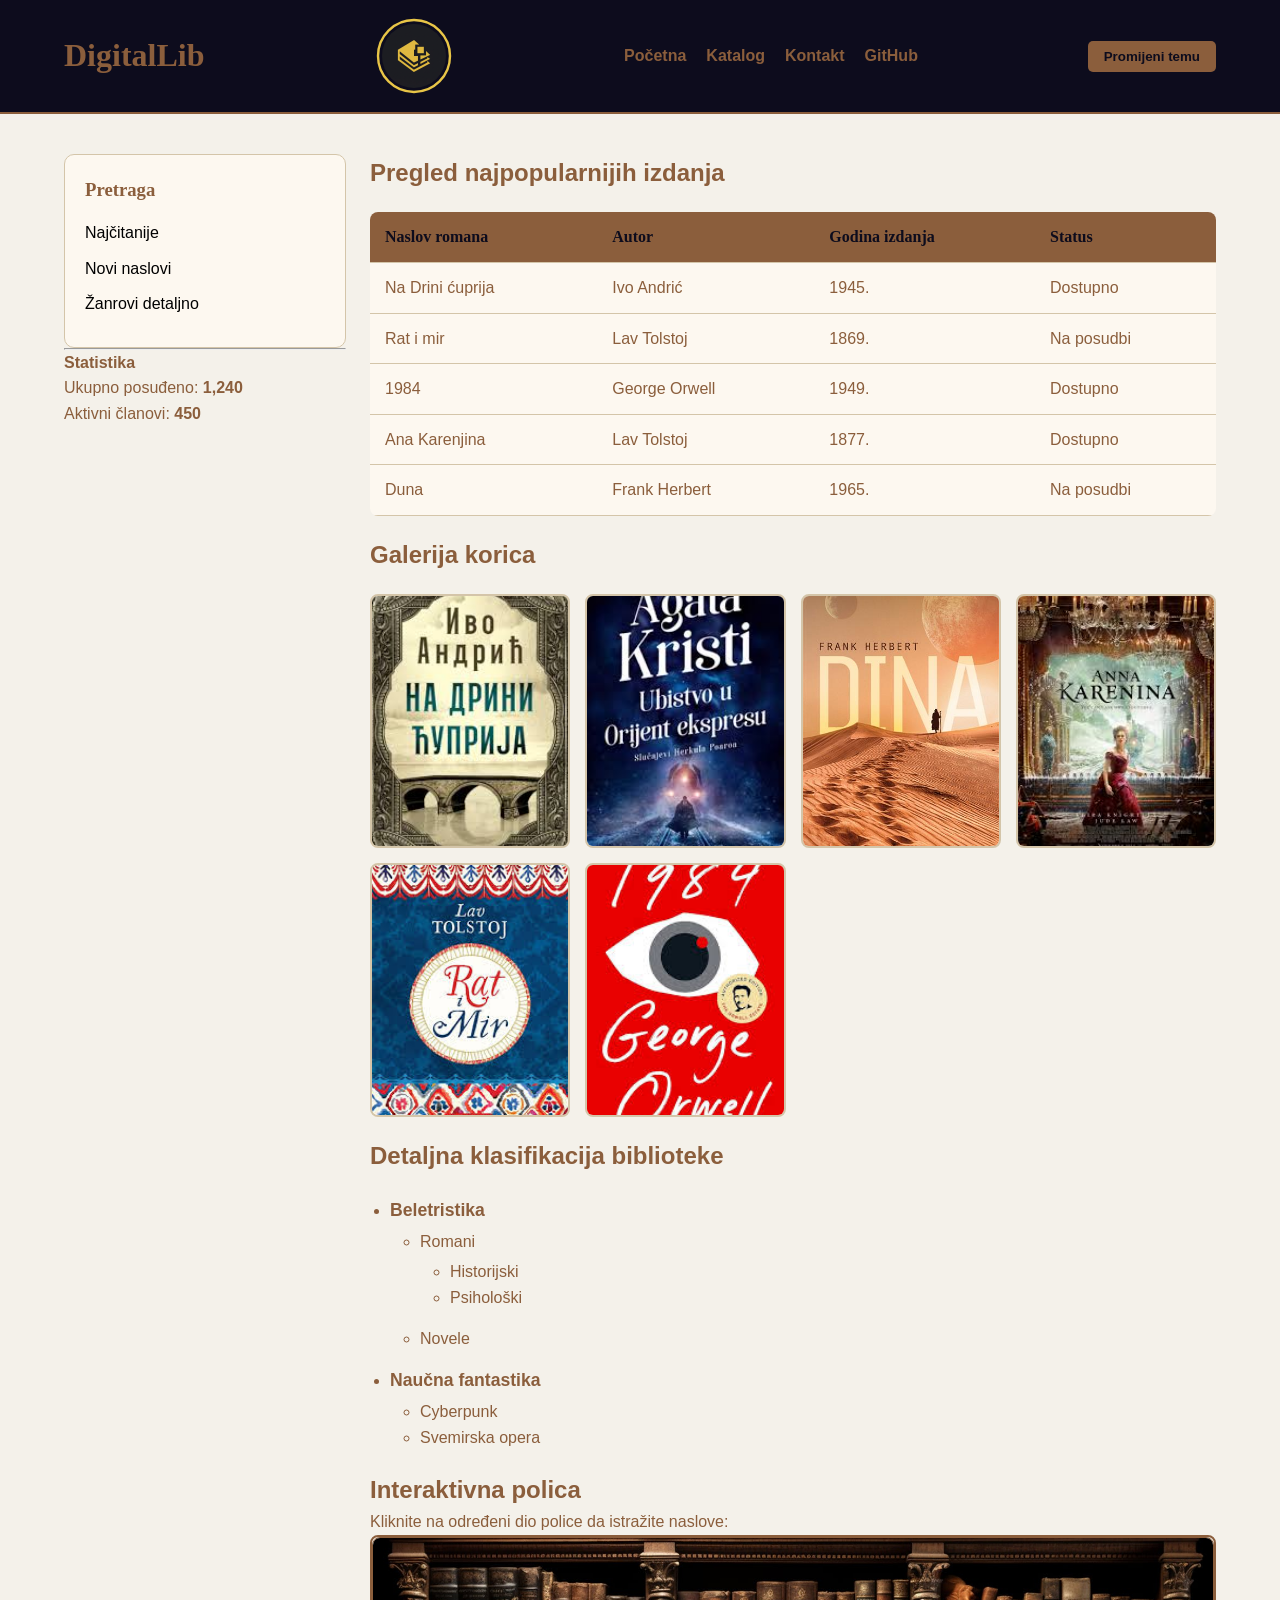
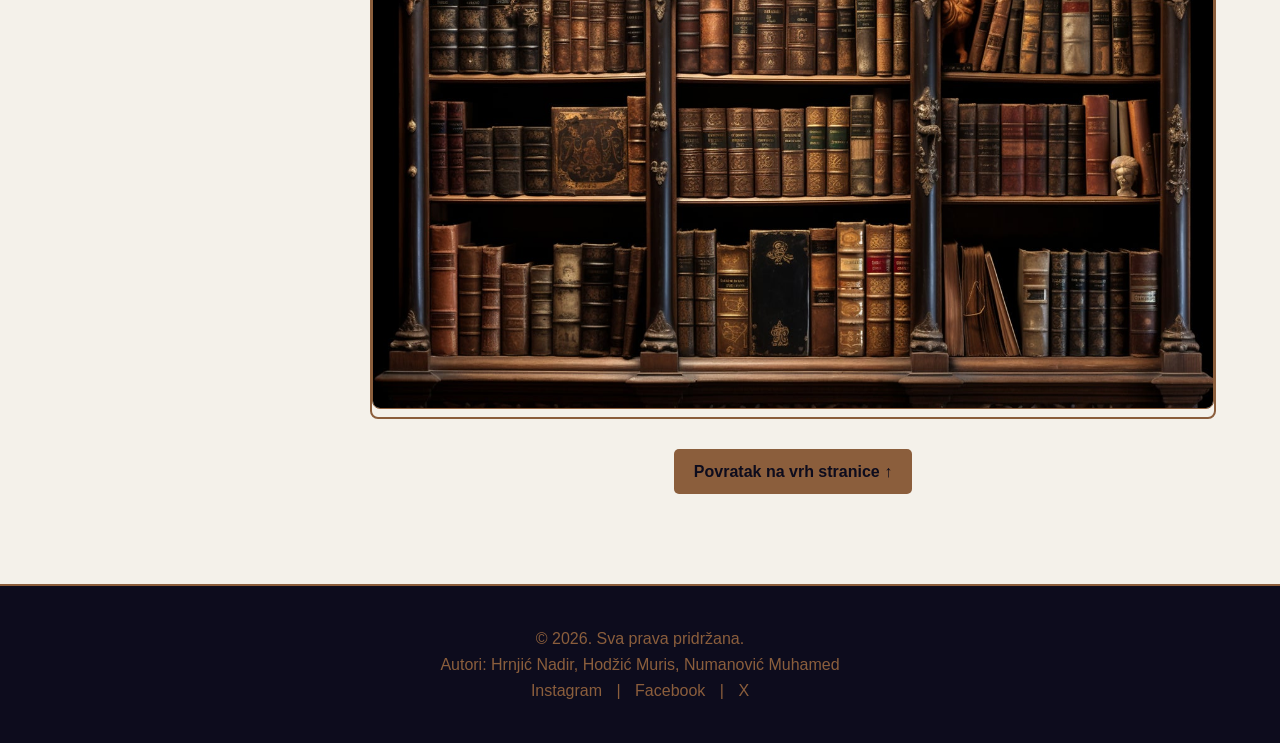
==== commit 7e3b513e: "v1.0 U ovom commitu dopunjen je prethodno izostavljeni picture element, kao i svg na svim stranicama" ====
--- a/katalog.html
+++ b/katalog.html
@@ -17,6 +17,24 @@
         <div class="logo">
             <h1>DigitalLib</h1>
         </div>
+        <div class="logo-kontejner">
+    <svg width="80" height="80" viewBox="0 0 100 100" class="glavni-logo">
+        <defs>
+            <clipPath id="krug-maska">
+                <circle cx="50" cy="50" r="40" />
+            </clipPath>
+        </defs>
+
+        <circle cx="50" cy="50" r="45" class="logo-prsten" />
+
+        <image 
+            href="images/logo.png" 
+            x="10" y="10" 
+            width="80" height="80" 
+            clip-path="url(#krug-maska)" 
+            preserveAspectRatio="xMidYMid slice" />
+    </svg>
+</div>
         <nav>
             <ul>
                 <li><a href="index.html">Početna</a></li>
@@ -150,7 +168,10 @@
                 <h2>Interaktivna polica</h2>
                 <p>Kliknite na određeni dio police da istražite naslove:</p>
                 <div class="image-map-container">
+                    <picture>
+                    <source srcset="images/police.jpg" type="image/jpeg">
                     <img src="images/police.jpg" alt="Slika police sa knjigama">
+                    </picture>
                     <div class="image-map-overlay">
                         <a class="map-link" data-tooltip="Na Drini ćuprija" href="https://bs.wikipedia.org/wiki/Na_Drini_ćuprija" target="_blank" rel="noreferrer noopener" aria-label="Na Drini ćuprija"></a>
                         <a class="map-link" data-tooltip="Prokleta avlija" href="https://bs.wikipedia.org/wiki/Prokleta_avlija" target="_blank" rel="noreferrer noopener" aria-label="Prokleta avlija"></a>
--- a/css/tptpstil.css
+++ b/css/tptpstil.css
@@ -1,17 +1,39 @@
-
 
 :root {
-
+    /* sistem koristenih boja */
     --boja-pozadina: #0f0e17;
     --boja-povrsina: #1a1a2e;
     --boja-kartica: #16213e;
-    --boja-akcentna: #e8c547; 
+    --boja-akcentna: #e8c547;
     --boja-tekst: #fffffe;
     --boja-tekst-sekundarni: #a7a9be;
     --boja-granica: #2a2a4a;
+    --boja-greska: #ef476f;
+    --boja-uspjeh: #4caf50;
+
+    /* za fontove teksta */
     --font-naslov: 'Playfair Display', Georgia, serif;
-    --font-tijelo: 'Lato', sans-serif;
-    --prelaz: 0.3s cubic-bezier(0.4, 0, 0.2, 1);
+    --font-tijelo: 'Lato', Arial, sans-serif;
+
+    /* za tranzicije */
+    --prelaz: 0.28s cubic-bezier(0.4, 0, 0.2, 1);
+    --dur-fast: 160ms;
+    --dur-medium: 320ms;
+    --elev: 0 10px 30px rgba(0,0,0,0.45);
+
+    /* za layout */
+    --container-padding: 5%;
+    --gutter: 24px;
+
+   /* za search bar */
+    --search-bg: #161622;
+    --search-border: #3a3f6f;
+    --search-text: #f4f1ea;
+    --search-placeholder: #9fa2c1;
+    --search-focus: rgba(232,197,71,0.22);
+    --primarna-boja: #e8c547;
+    --akcentna-boja: #f2d85b;
+    --animacija-brzina: 3.5s;
 }
 
 
@@ -20,8 +42,8 @@
     --boja-povrsina: #ffffff;
     --boja-kartica: #fdf8f0;
     --boja-akcentna: #8b5e3c; 
-    --boja-tekst: #1a1a1a;
-    --boja-tekst-sekundarni: #555555;
+    --boja-tekst: #8b5e3c; 
+    --boja-tekst-sekundarni: #000000;
     --boja-granica: #d4c5a9;
 }
 
@@ -43,7 +65,7 @@
 
 header {
     background-color: #0d0c1d;
-    padding: 1rem 5%;
+    padding: 1rem var(--container-padding);
     display: flex;
     justify-content: space-between;
     align-items: center;
@@ -75,6 +97,50 @@
     color: var(--boja-akcentna);
 }
 
+#search-container {
+    margin-bottom: 20px;
+    max-width: 720px;
+    padding: 18px;
+    background: var(--boja-povrsina);
+    border: 1px solid var(--boja-granica);
+    border-radius: 18px;
+    box-shadow: 0 12px 30px rgba(0,0,0,0.12);
+}
+
+.search-wrapper {
+    display: flex;
+    flex-direction: column;
+    gap: 10px;
+}
+
+.search-wrapper label {
+    color: var(--boja-tekst-sekundarni);
+    font-size: 0.95rem;
+    font-weight: 600;
+}
+
+#searchInput {
+    width: 100%;
+    padding: 14px 18px;
+    border-radius: 14px;
+    border: 1px solid var(--search-border);
+    background: var(--search-bg);
+    color: var(--search-text);
+    font-size: 1rem;
+    outline: none;
+    transition: border-color var(--prelaz), box-shadow var(--prelaz), background-color var(--prelaz);
+}
+
+#searchInput::placeholder {
+    color: var(--search-placeholder);
+    opacity: 1;
+}
+
+#searchInput:focus {
+    border-color: var(--boja-akcentna);
+    box-shadow: 0 0 0 5px var(--search-focus);
+}
+
 
 #drugaBoja {
     padding: 8px 16px;
@@ -95,8 +161,8 @@
 
 .container {
     display: flex;
-    padding: 40px 5%;
-    gap: 30px;
+    padding: 40px var(--container-padding);
+    gap: var(--gutter);
 }
 
 aside {
@@ -108,7 +174,13 @@
     flex: 3;
 }
 
-
+#searchInput{
+    width: 100%; 
+    padding: 12px; 
+    border-radius: 8px; 
+    border: 1px solid #ccc; 
+    font-size: 16px;
+}
 #sporedniNav {
     background: var(--boja-kartica);
     padding: 20px;
@@ -144,8 +216,8 @@
 
 #knjige-grid {
     display: grid;
-    grid-template-columns: repeat(3, 1fr);
-    gap: 25px;
+    grid-template-columns: repeat(auto-fit, minmax(220px, 1fr));/*osigurava da na velikim ekranima imamo više kartica u redu, na manjim ekranima smanjuju se i na kraju postanu jedan kolona kartica */
+    gap: var(--gutter);
 }
 
 .kartice {
@@ -158,9 +230,9 @@
 }
 
 .kartice:hover {
-    transform: translateY(-10px);
+    transform: translateY(-8px) scale(1.01);
     border-color: var(--boja-akcentna);
-    box-shadow: 0 10px 30px rgba(0,0,0,0.5);
+    box-shadow: var(--elev);
 }
 
 .kartice img {
@@ -197,6 +269,50 @@
 }
 
 
+.hidden { display: none !important; } /* koristimo .hidden kada želimo potpuno ukloniti nešto iz prikaza i pristupačnosti*/
+.visually-hidden { position: absolute !important; height: 1px; width: 1px; overflow: hidden; clip: rect(1px, 1px, 1px, 1px); white-space: nowrap; }
+/* koristimo .visually-hidden kada želimo skrivenu, ali dostupnu informaciju za korisnike koji koriste pomoćne tehnologije */
+
+:focus {
+    outline: 3px solid rgba(232,197,71,0.18);
+    outline-offset: 3px;
+}
+
+
+.kartice p { transition: color var(--dur-medium); }
+.kartice a { display: inline-block; margin-top: 8px; }
+
+
+
+
+.center-screen {
+    position: fixed;
+    left: 50%;
+    top: 50%;
+    transform: translate(-50%, -50%);
+    z-index: 1000;
+    width: min(95vw, 1100px);
+    max-width: 1100px;
+    padding: 1rem;
+}
+
+
+@media (max-width: 600px) {
+    .center-screen {
+        position: static;
+        transform: none;
+        width: 100%;
+        margin: 0 auto;
+        padding: 0;
+    }
+}
+
+
+@media (max-width: 900px) {
+    header { padding: 1rem 4%; }
+}
+
+
 
 @media (max-width: 900px) {
     #knjige-grid { grid-template-columns: repeat(2, 1fr); }
@@ -205,8 +321,18 @@
 
 @media (max-width: 600px) {
     #knjige-grid { grid-template-columns: 1fr; }
-    header { flex-direction: column; text-align: center; gap: 15px; }
-    header nav ul { gap: 10px; font-size: 0.8rem; }
+    header { flex-direction: column; text-align: center; gap: 12px; }
+    header nav ul { gap: 10px; font-size: 0.9rem; }
+    .kartice img { height: 220px; }
+}
+
+
+@media (max-width: 400px) {
+    header { padding: 0.8rem 3%; }
+    .container { padding: 20px 3%; }
+    .kartice img { height: 180px; }
+    nav ul { flex-wrap: wrap; gap: 8px; }
+    #sporedniNav { padding: 14px; }
 }
 
 
@@ -225,24 +351,111 @@
 }
 
 
-
-
-
-
-
-
-
-
-
-
-
-
-
-
-
-/* Ovaj dio css  je za katalog stranicu */
+#book-count {
+    font-weight: bold;
+    color: var(--boja-akcentna);
+}
+.logo-kontejner {
+    display: flex;
+    align-items: center;
+    gap: 15px;
+}
+
+.logo-tekst {
+    font-size: 1.5rem;
+    font-weight: bold;
+    color: var(--primarna-boja);
+}
+
+.glavni-logo {
+    transition: transform 0.4s ease-in-out;
+    cursor: pointer;
+}
+
+.glavni-logo:hover {
+    transform: rotate(10deg) scale(1.1); 
+}
+
+@keyframes pulsiranjePrstena {
+    0% {
+        stroke: var(--primarna-boja);
+        stroke-width: 2;
+        opacity: 1;
+    }
+    50% {
+        stroke: var(--akcentna-boja);
+        stroke-width: 5;
+        opacity: 0.6;
+    }
+    100% {
+        stroke: var(--primarna-boja);
+        stroke-width: 2;
+        opacity: 1;
+    }
+}
+
+.logo-prsten {
+    fill: none;
+    stroke: var(--primarna-boja);
+    stroke-width: 3;
+    animation: pulsiranjePrstena var(--animacija-brzina) infinite ease-in-out;
+}
+
+/* Ovaj dio css-a je za katalog stranicu */
+
+.image-map-container { position: relative; display: block; max-width: 100%; margin: 0 auto; }
+.image-map-container picture { display: block; width: 100%; height: auto; border-radius: 8px; border: 2px solid var(--boja-akcentna); }
+.image-map-overlay { position: absolute; inset: 0; pointer-events: none; }
+.image-map-overlay .map-link {
+    position: absolute;
+    display: block;
+    pointer-events: auto;
+    border: 0;
+    background: transparent;
+    transition: background-color var(--prelaz);
+}
+.image-map-overlay .map-link:hover,
+.image-map-overlay .map-link:active {
+    background-color: rgba(232,197,71,0.08);
+}
+.image-map-overlay .map-link:focus { outline: none; }
+.image-map-overlay .map-link:focus-visible {
+    outline: 3px solid rgba(232,197,71,0.35);
+    outline-offset: 3px;
+}
+.image-map-overlay .map-link::after {
+    content: attr(data-tooltip);
+    position: absolute;
+    left: 50%;
+    top: -2.2rem;
+    transform: translateX(-50%);
+    white-space: nowrap;
+    padding: 0.35rem 0.65rem;
+    border-radius: 0.35rem;
+    background: rgba(15,14,23,0.92);
+    color: #fff;
+    font-size: 0.82rem;
+    opacity: 0;
+    pointer-events: none;
+    transition: opacity var(--dur-fast), transform var(--dur-fast);
+}
+.image-map-overlay .map-link:hover::after,
+.image-map-overlay .map-link:focus-visible::after {
+    opacity: 1;
+    transform: translateX(-50%) translateY(-4px);
+}
+.image-map-overlay .map-link:nth-child(1) { top: 8%; left: 5%; width: 28%; height: 22%; }
+.image-map-overlay .map-link:nth-child(2) { top: 8%; left: 35%; width: 28%; height: 22%; }
+.image-map-overlay .map-link:nth-child(3) { top: 8%; left: 65%; width: 28%; height: 22%; }
+.image-map-overlay .map-link:nth-child(4) { top: 34%; left: 5%; width: 28%; height: 22%; }
+.image-map-overlay .map-link:nth-child(5) { top: 34%; left: 35%; width: 28%; height: 22%; }
+.image-map-overlay .map-link:nth-child(6) { top: 34%; left: 65%; width: 28%; height: 22%; }
+.image-map-overlay .map-link:nth-child(7) { top: 60%; left: 5%; width: 28%; height: 22%; }
+.image-map-overlay .map-link:nth-child(8) { top: 60%; left: 35%; width: 28%; height: 22%; }
+.image-map-overlay .map-link:nth-child(9) { top: 60%; left: 65%; width: 28%; height: 22%; }
 
 .bookmark-nav {
+    backdrop-filter: blur(6px);
     background: var(--boja-povrsina);
     border-bottom: 1px solid var(--boja-granica);
     padding: 10px 0;
@@ -299,6 +512,7 @@
 }
 
 .galerija-stavka {
+    background: linear-gradient(180deg, rgba(0,0,0,0.02), transparent);
     border-radius: 8px;
     overflow: hidden;
     border: 2px solid var(--boja-granica);
@@ -336,7 +550,7 @@
 }
 
 
-.image-map-container img {
+.image-map-container picture img {
     max-width: 100%;
     height: auto;
     border: 1px solid var(--boja-akcentna);
@@ -353,6 +567,12 @@
     text-decoration: none;
     border-radius: 5px;
     font-weight: bold;
+    transition: transform var(--dur-fast), opacity var(--dur-fast);
+}
+
+.skoci-na-vrh:hover {
+    transform: translateY(-3px);
+    opacity: 0.95;
 }
 
 .tekst-centar { text-align: center; }
@@ -423,4 +643,20 @@
     border: 1px solid var(--boja-uspjeh);
     border-radius: 8px;
     text-align: center;
+}
+
+
+/* Global footer */
+footer {
+    background: #0d0c1d;
+    padding: 40px 5%;
+    text-align: center;
+    border-top: 2px solid var(--boja-akcentna);
+    margin-top: 50px;
+}
+
+.linkovi a {
+    color: var(--boja-akcentna);
+    margin: 0 10px;
+    text-decoration: none;
 }
